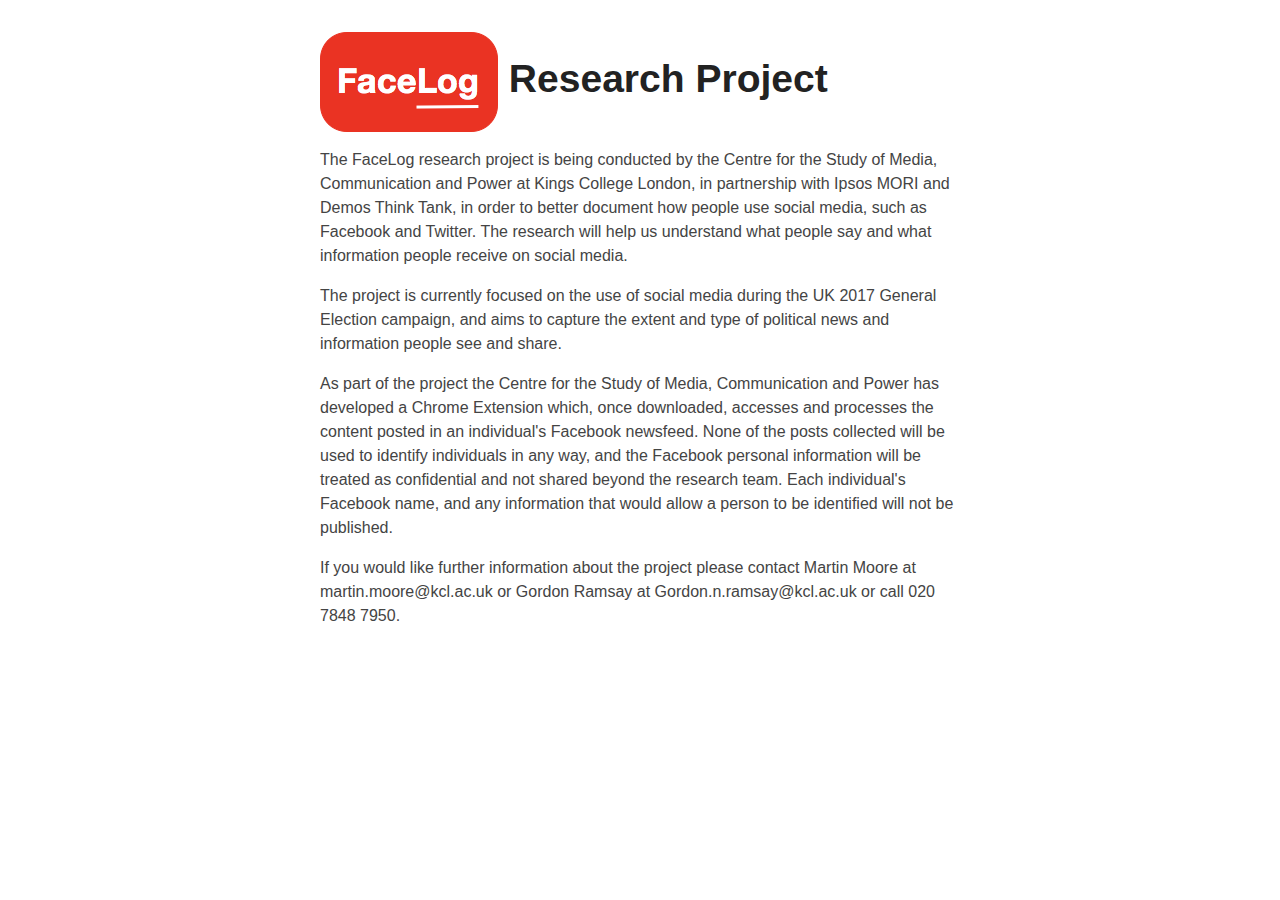
==== facelogsrv/web/index.html @ e1402a3a "tidy up manifest and add a landing page for the server" ====
<!DOCTYPE html>
<html>
  <head>
    <title>Facelog Research Project</title>
        <link href="gui.css" rel="stylesheet"/>
  </head>
<body>

<div class="page-textual">
<h1><a href="https://facelog.me"><img style="vertical-align:middle;" src="logo.png" alt="Facelog"/></a> Research Project</h1>
<p>
The FaceLog research project is being conducted by the Centre for the Study
of Media, Communication and Power at Kings College London, in partnership
with Ipsos MORI and Demos Think Tank, in order to better document how
people use social media, such as Facebook and Twitter. The research will
help us understand what people say and what information people receive on
social media.
</p>
<p>
The project is currently focused on the use of social media during the UK
2017 General Election campaign, and aims to  capture the extent and type of
political news and information people see and share.
</p>
<p>
As part of the project the Centre for the Study of Media, Communication and
Power has developed a Chrome Extension which, once downloaded, accesses and
processes the content posted in an individual's Facebook newsfeed. None of
the posts collected will be used to identify individuals in any way, and
the Facebook personal information will be treated as confidential and not
shared beyond the research team. Each individual's Facebook name, and any
information that would allow a person to be identified will not be
published.
</p>
<p>
If you would like further information about the project please contact
Martin Moore at martin.moore@kcl.ac.uk or Gordon Ramsay at
Gordon.n.ramsay@kcl.ac.uk or call 020 7848 7950.
</p>
</div>
</body>
</html>
---- facelogsrv/web/gui.css ----
required /* BASE STYLING
 * use naming conventions from bootstrap where reasonable
 */

html {
}

* { box-sizing: border-box;}

body {
    font-size: 16px;
    line-height: 1.5;
    color: #444;
    margin: 2rem;
/*    font-family: 'Source Sans Pro', sans-serif; */
    font-family: -apple-system, BlinkMacSystemFont, "Segoe UI", "Roboto", "Oxygen", "Ubuntu", "Cantarell", "Fira Sans", "Droid Sans", "Helvetica Neue", Arial, sans-serif;
}

pre {
/*     font-family: 'Inconsolata'; */
}


h1,h2,h3,h4,h5,h6 {
    color: #222;
    margin: 0.5rem 0;
}

h1 { font-size:244%;}
h2 { font-size:195%;}
h3 { font-size:156%;}
h4 { font-size:125%;}
h5 {font-size:100%; }
h6 {font-size:80%; }

small, .small { font-size: 65%; }

/* secondary headings */
h1 small, h1 .small,
h2 small, h2 .small,
h3 small, h3 .small,
h4 small, h4 .small,
h5 small, h5 .small,
h6 small, h6 .small {
    color: #888;
    font-weight: normal;
}

p {
    margin-bottom: 0.75rem;
}


a {
    text-decoration: none;
}

a:hover {
    text-decoration: underline;
}

img {
    margin: 0;
    padding: 0;
}



/* forms */

label {
    font-weight: bold;
}

input {
}

input[type="checkbox"],
input[type="radio"] {
    display: inline-block;
}

input[type="checkbox"] + label,
input[type="radio"] + label {
  display: inline-block;
  font-weight: normal;
}



input,textarea {
    padding: 0.4em;
}

select {
    padding: 0.4em;
}


/* form errors */
.has-error input,
.has-error select,
.has-error textarea {
  border-color: #b94a48;
}

.has-error label,
.has-error .help-block {
  color: #b94a48;
}

/* form misc */

.form-group {
    display: block;
    margin-bottom: 0.5em;
}

.form-control {
    width: 100%;
}

.help-block {
    display: block;
    color: #888;
    margin-top: 0.2em;
    margin-bottom: 0.4em;
}


.inline-form input,select {}


/* alerts */

.alert {
  padding: 0.5rem;
  margin-bottom: 0.5rem;
  border: 1px solid transparent;
  border-radius: 4px;
}

.alert-danger {
  color: #b94a48;
  background-color: #f2dede;
  border-color: #ebccd1;
}

.alert-success {
  color: #468847;
  background-color: #dff0d8;
  border-color: #d6e9c6;
}

.alert-info {
  color: #3a87ad;
  background-color: #d9edf7;
  border-color: #bce8f1;
}

.alert-warning {
  color: #c09853;
  background-color: #fcf8e3;
  border-color: #faebcc;
}


/* buttons */

.btn {
  display: inline-block;
  padding: 0.2em 0.5em;
  text-align: center;
  white-space: nowrap;
  vertical-align: middle;
  cursor: pointer;
  border: 1px solid #888;
  border-radius: 4px;
}

.btn-default {
  background-color: transparent;
  border: 1px solid #888;
}

.btn-lg {
  font-size: 115%;
}

a.btn {
    color: #000;
}

a.btn:hover,
input.btn:hover {
    background-color: #ccc;
    text-decoration: none;
}

a.btn:visited {
    color: #000;
}


/* tables */

.table {
    border-collapse:collapse;
}

.table th, .table td {
    padding: 0.4rem;
}

.table th {
    text-align: left;
}

.table td {
    text-align: right;
}

.table thead tr {
    border-bottom: 2px solid #ddd;
}
.table tbody tr {
    border-bottom: 1px solid #ddd;
}

/* END BASE STYLING */



/* site specific */

pre>code {
    padding: 1rem;
    display: block;
    color: #0f0;
    background-color: #000;
}

tr {
    max-width: 100%;
}
td {
    max-width: 16rem;
    overflow: hidden;
    text-overflow: ellipsis;
    white-space: nowrap;
}

td.w {
    max-width: 24rem;
}

td:hover {
    position: absolute;
    width:100%;
    padding: 4px;
    background-color: #fff;
    white-space: normal;
    border: 1px solid #ccc;
border-radius: 4px;
box-shadow: 2px 2px 8px #888;
}

.page-textual {
    width: 40rem;
    margin: auto;
}

.page-data {
    margin: auto;
}


/* conf page */

#reg-ipsos,
#reg-general {
    display: none;
}

#reg-ipsos:target {
    display: block;
}

#reg-general:target {
    display: block;
}

label {
    width: 12rem;
    display: inline-block;
}

input+label {
    width: auto;
}
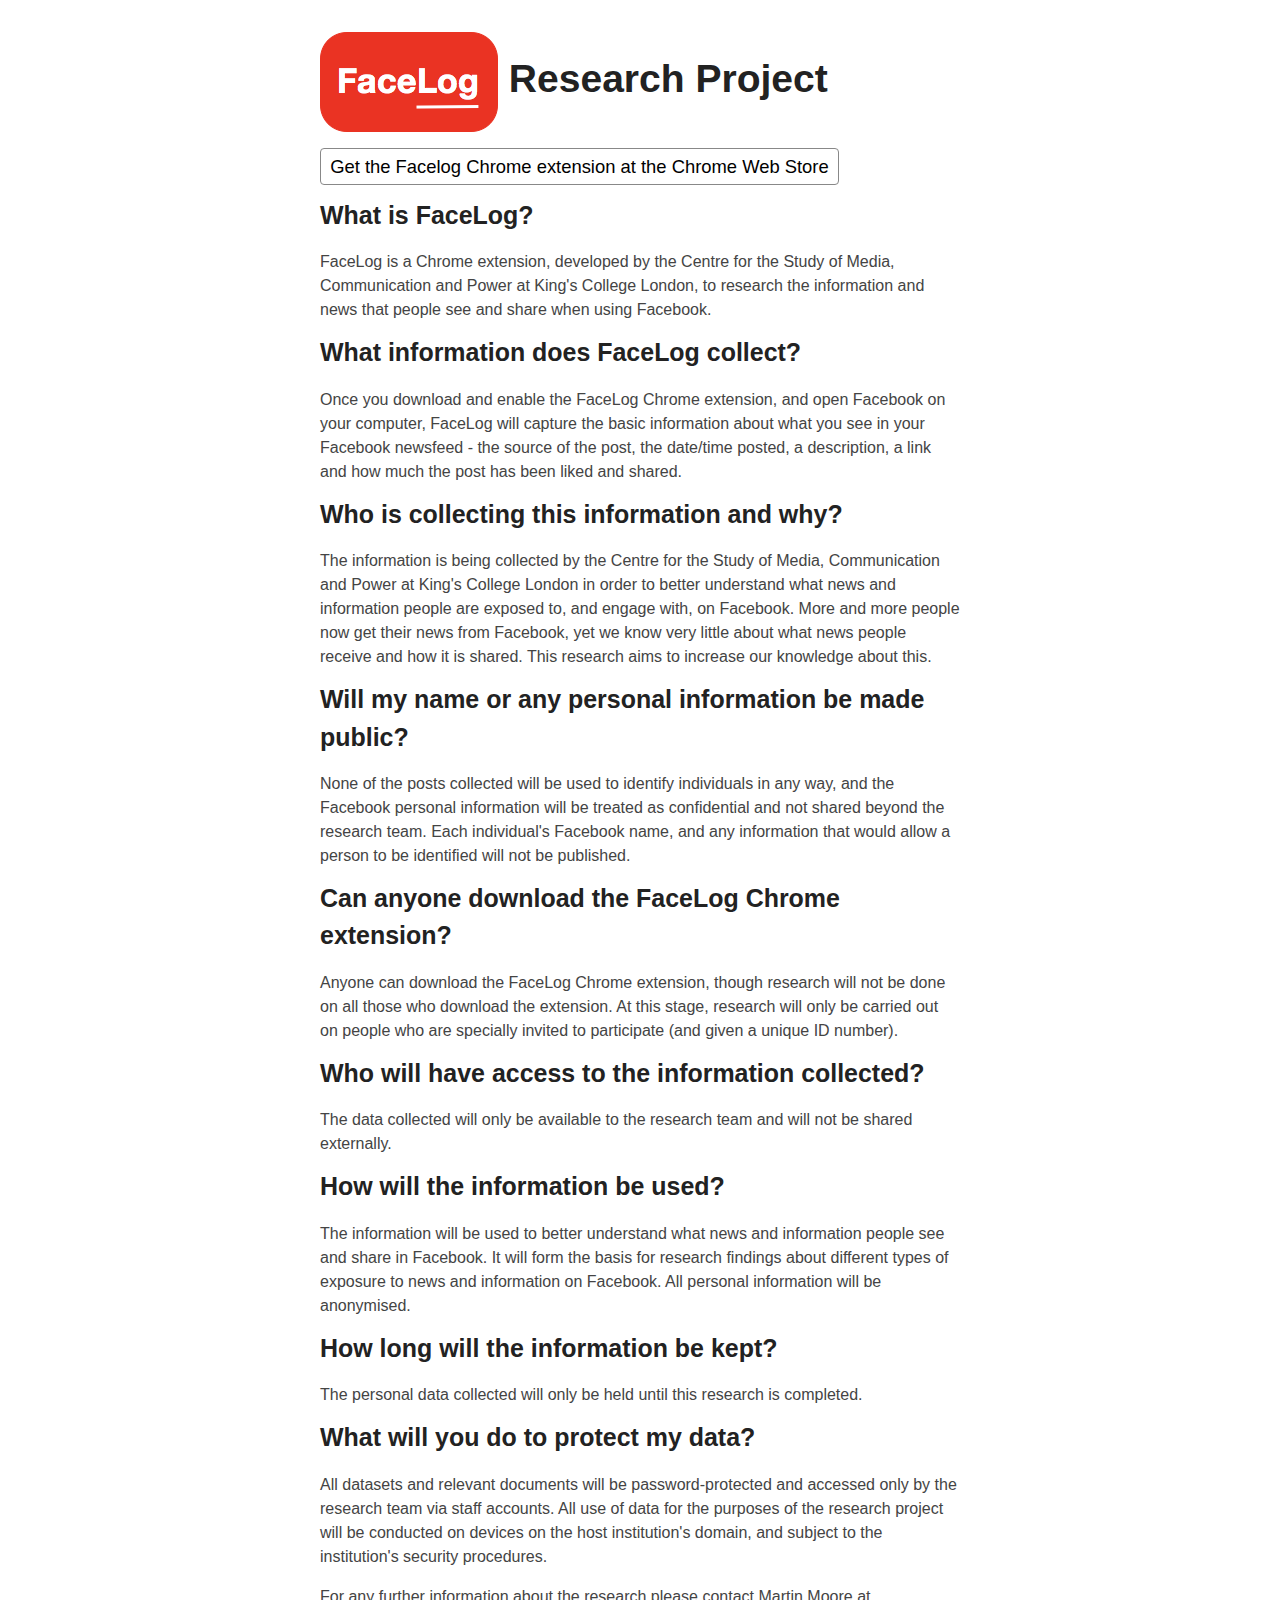
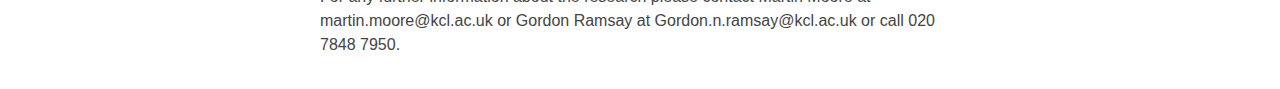
==== commit 19f2e3a3: "facelog.me: new copy and add link to extension" ====
--- a/facelogsrv/web/index.html
+++ b/facelogsrv/web/index.html
@@ -8,34 +8,103 @@
 
 <div class="page-textual">
 <h1><a href="https://facelog.me"><img style="vertical-align:middle;" src="logo.png" alt="Facelog"/></a> Research Project</h1>
+
 <p>
-The FaceLog research project is being conducted by the Centre for the Study
-of Media, Communication and Power at Kings College London, in partnership
-with Ipsos MORI and Demos Think Tank, in order to better document how
-people use social media, such as Facebook and Twitter. The research will
-help us understand what people say and what information people receive on
-social media.
+<a class="btn btn-lg" href="https://chrome.google.com/webstore/detail/facelog/djpgelhldpceamlpegidijfcchmpichn">Get the Facelog Chrome extension at the Chrome Web Store</a>
+</p>
+
+<h3>What is FaceLog?</h3>
+
+<p>
+FaceLog is a Chrome extension, developed by the Centre for the Study of
+Media, Communication and Power at King's College London, to research the
+information and news that people see and share when using Facebook.
+</p>
+
+
+<h3>What information does FaceLog collect?</h3>
+<p>
+Once you download and enable the FaceLog Chrome extension, and open
+Facebook on your computer, FaceLog will capture the basic information about
+what you see in your Facebook newsfeed - the source of the post, the
+date/time posted, a description, a link and how much the post has been
+liked and shared.
+</p>
+
+
+<h3>Who is collecting this information and why?</h3>
+<p>
+The information is being collected by the Centre for the Study of Media,
+Communication and Power at King's College London in order to better
+understand what news and information people are exposed to, and engage
+with, on Facebook. More and more people now get their news from Facebook,
+yet we know very little about what news people receive and how it is
+shared. This research aims to increase our knowledge about this.
+</p>
+
+
+<h3>Will my name or any personal information be made public?</h3>
+
+<p>
+None of the posts collected will be used to identify individuals in any
+way, and the Facebook personal information will be treated as confidential
+and not shared beyond the research team. Each individual's Facebook name,
+and any information that would allow a person to be identified will not be
+published.
+</p>
+
+
+<h3>Can anyone download the FaceLog Chrome extension?</h3>
+
+
+<p>
+Anyone can download the FaceLog Chrome extension, though research will not
+be done on all those who download the extension. At this stage, research
+will only be carried out on people who are specially invited to participate
+(and given a unique ID number).
+</p>
+
+<h3>Who will have access to the information collected?</h3>
+
+<p>
+The data collected will only be available to the research team and will not
+be shared externally.
+</p>
+
+
+<h3>How will the information be used?</h3>
+
+<p>
+The information will be used to better understand what news and information
+people see and share in Facebook. It will form the basis for research
+findings about different types of exposure to news and information on
+Facebook. All personal information will be anonymised.
+</p>
+
+
+<h3>How long will the information be kept?</h3>
+
+<p>
+The personal data collected will only be held until this research is
+completed.
+</p>
+
+
+<h3>What will you do to protect my data?</h3>
+
+<p>
+All datasets and relevant documents will be password-protected and accessed
+only by the research team via staff accounts. All use of data for the
+purposes of the research project will be conducted on devices on the host
+institution's domain, and subject to the institution's security procedures.
 </p>
 <p>
-The project is currently focused on the use of social media during the UK
-2017 General Election campaign, and aims to  capture the extent and type of
-political news and information people see and share.
+For any further information about the research please contact Martin Moore
+at martin.moore@kcl.ac.uk or Gordon Ramsay at Gordon.n.ramsay@kcl.ac.uk or
+call 020 7848 7950.
 </p>
-<p>
-As part of the project the Centre for the Study of Media, Communication and
-Power has developed a Chrome Extension which, once downloaded, accesses and
-processes the content posted in an individual's Facebook newsfeed. None of
-the posts collected will be used to identify individuals in any way, and
-the Facebook personal information will be treated as confidential and not
-shared beyond the research team. Each individual's Facebook name, and any
-information that would allow a person to be identified will not be
-published.
-</p>
-<p>
-If you would like further information about the project please contact
-Martin Moore at martin.moore@kcl.ac.uk or Gordon Ramsay at
-Gordon.n.ramsay@kcl.ac.uk or call 020 7848 7950.
-</p>
+
+
 </div>
 </body>
 </html>
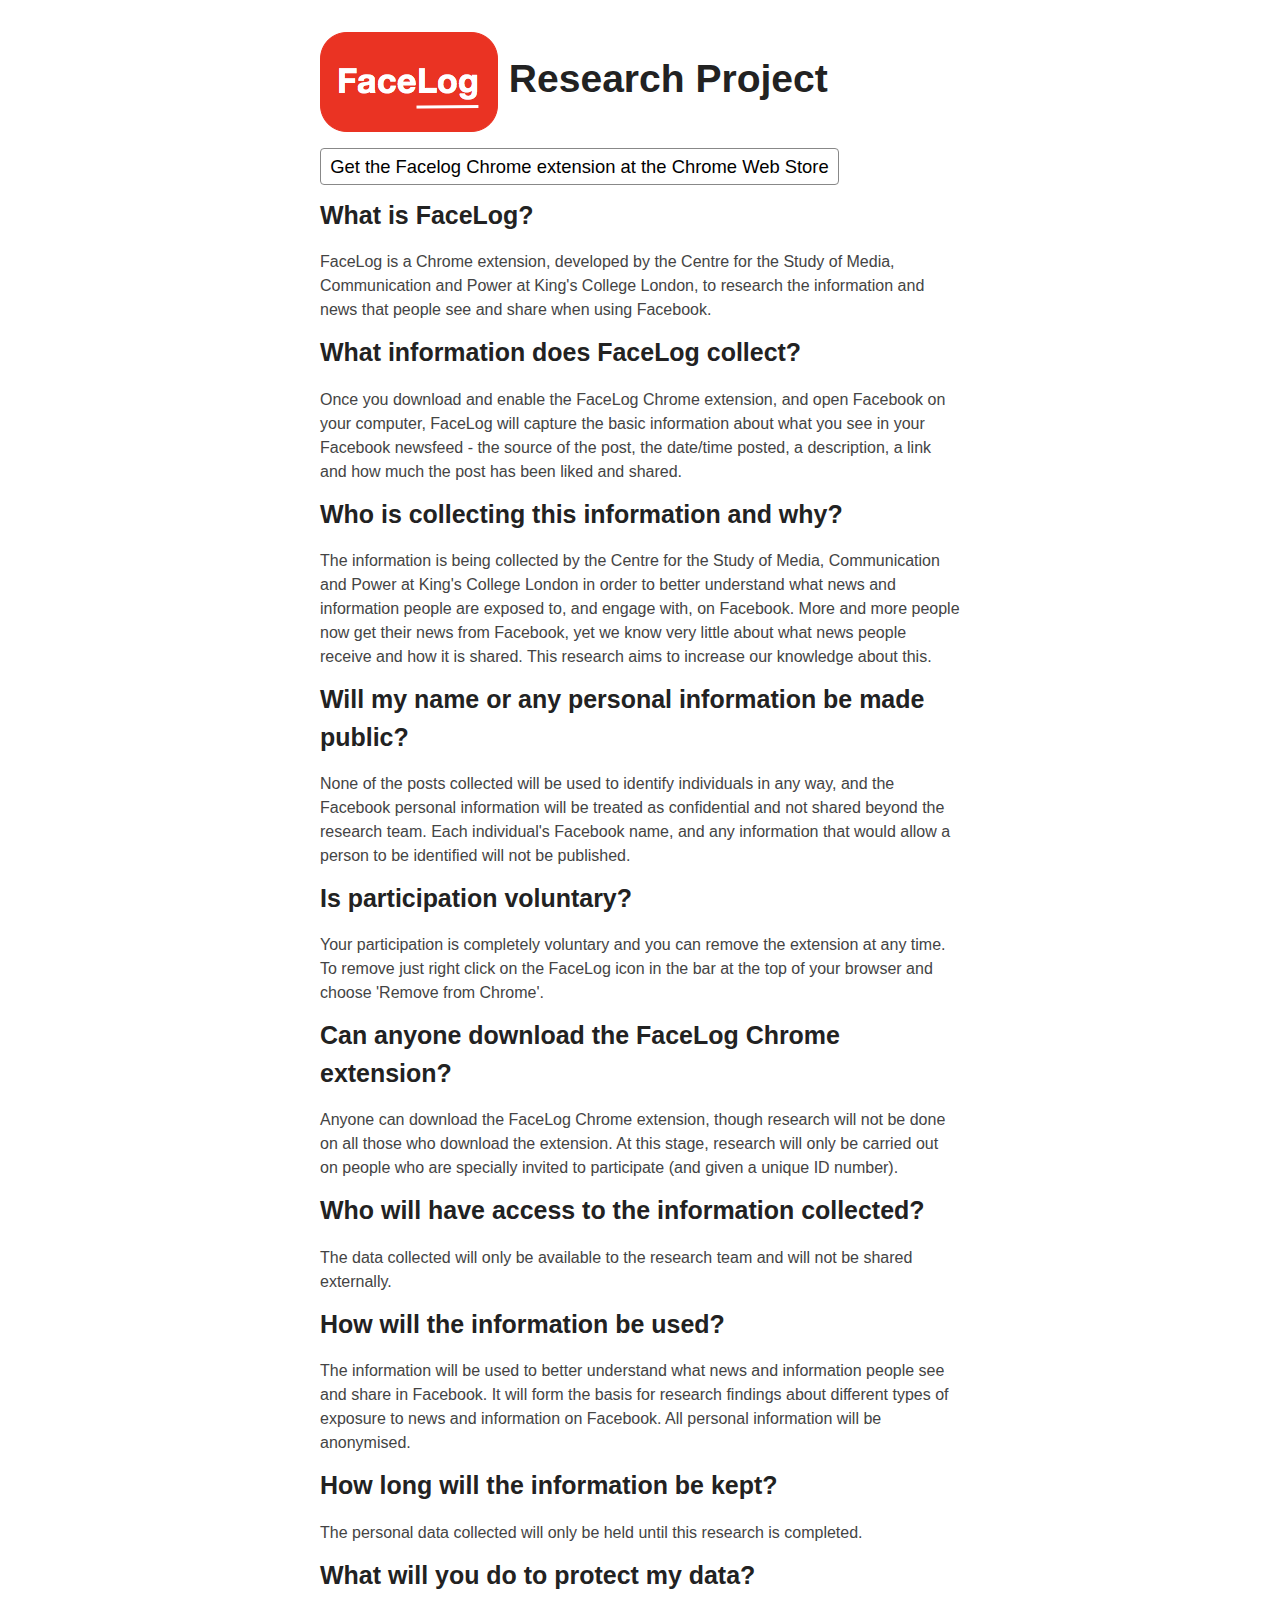
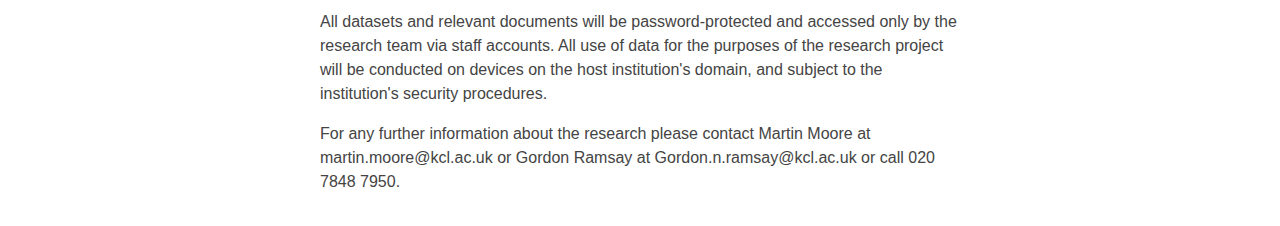
==== commit 03f24188: "add extra question to front page" ====
--- a/facelogsrv/web/index.html
+++ b/facelogsrv/web/index.html
@@ -53,6 +53,13 @@
 published.
 </p>
 
+<h3>Is participation voluntary?</h3>
+
+<p>
+Your participation is completely voluntary and you can remove the extension
+at any time. To remove just right click on the FaceLog icon in the bar at
+the top of your browser and choose 'Remove from Chrome'.
+</p>
 
 <h3>Can anyone download the FaceLog Chrome extension?</h3>
 
